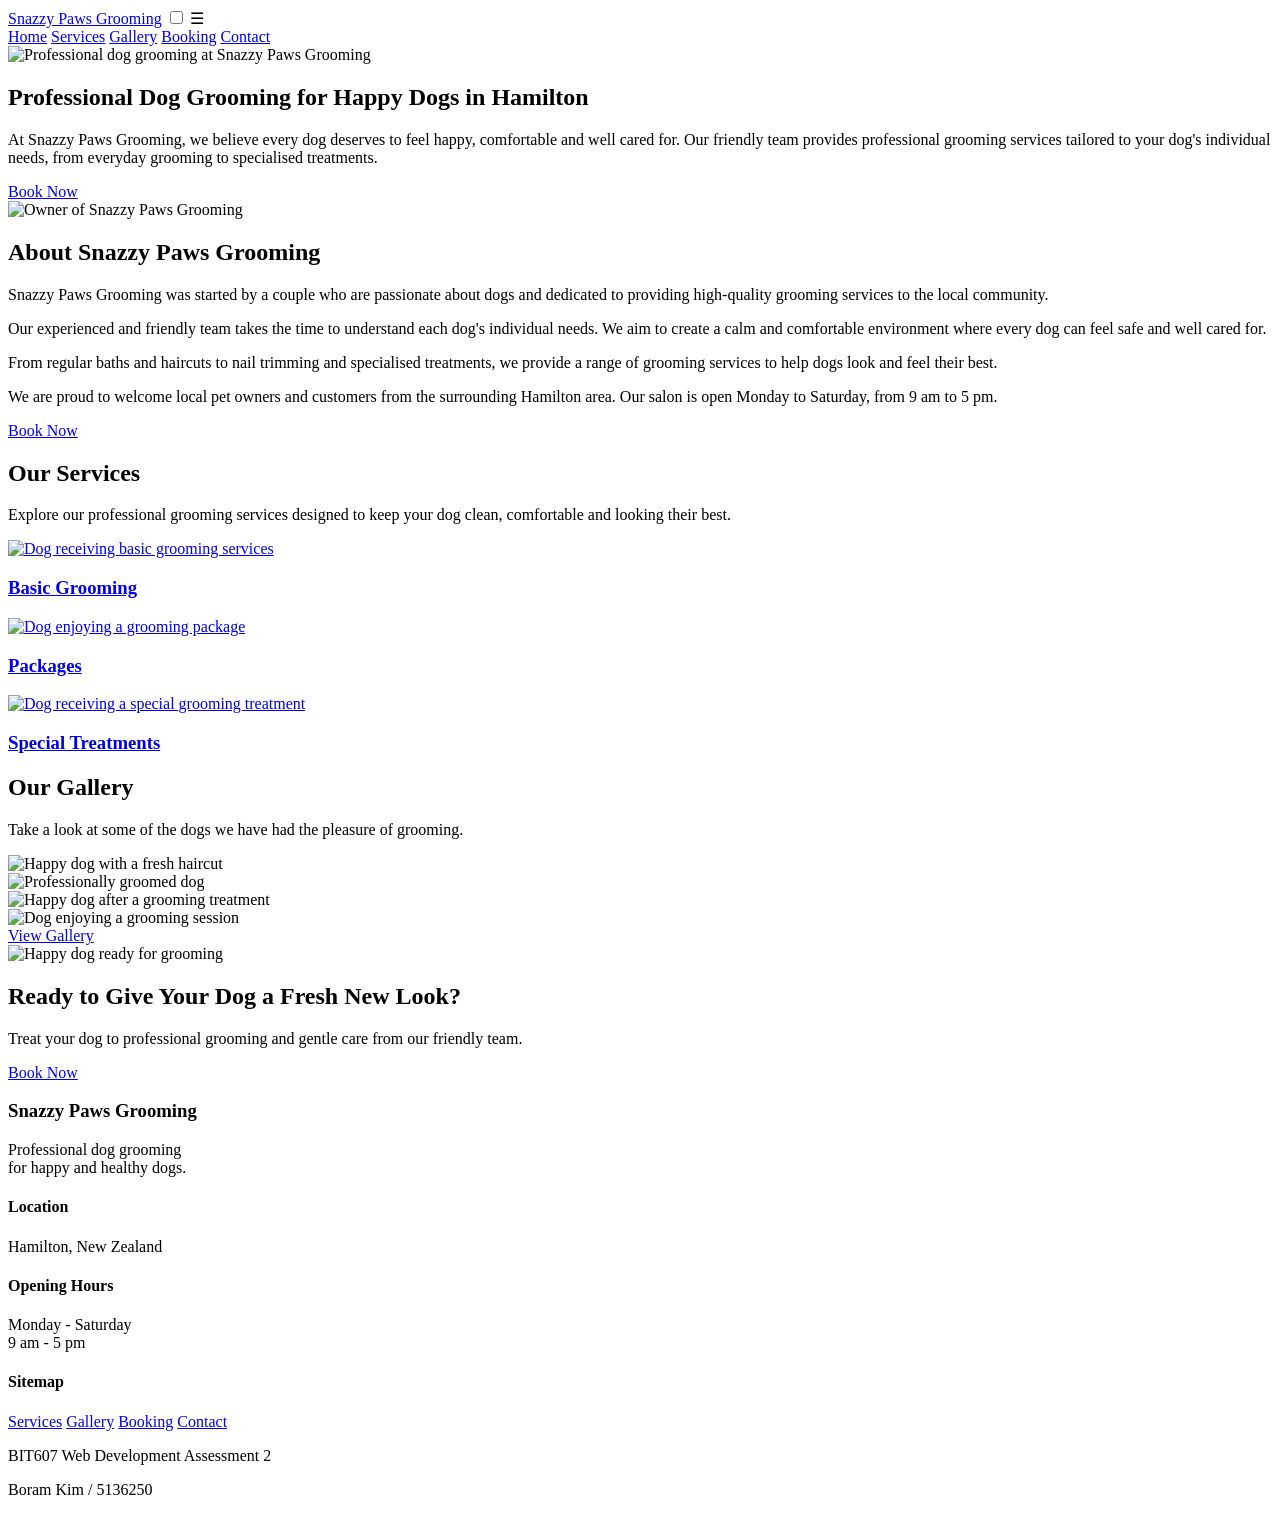
==== index.html @ bff1e706 "Add files via upload" ====
<!DOCTYPE html>
<html lang="en">

<head>
    <meta charset="UTF-8">
    <meta name="viewport" content="width=device-width, initial-scale=1.0">
    <title>Snazzy Paws Grooming</title>
    <link rel="stylesheet" href="css/style.css">
</head>

<body>

    <header>
        <nav>
            <a href="index.html" class="logo">Snazzy Paws Grooming</a>

            <input type="checkbox" id="menu-toggle">
            <label for="menu-toggle" class="menu-icon" aria-label="Open navigation menu">☰</label>

            <div class="nav-links">
                <a href="index.html">Home</a>
                <a href="services.html">Services</a>
                <a href="gallery.html">Gallery</a>
                <a href="booking.html">Booking</a>
                <a href="contact.html">Contact</a>
            </div>
        </nav>
    </header>

    <main>

        <section class="hero">
            <img src="images/hero-dog.jpg"
                alt="Professional dog grooming at Snazzy Paws Grooming">

            <div class="hero-content">
                <h1>Professional Dog Grooming for Happy Dogs in Hamilton</h1>

                <p>
                    At Snazzy Paws Grooming, we believe every dog deserves to feel
                    happy, comfortable and well cared for. Our friendly team provides
                    professional grooming services tailored to your dog's individual
                    needs, from everyday grooming to specialised treatments.
                </p>

                <a href="booking.html" class="button">Book Now</a>
            </div>
        </section>

        <section class="about">
            <div class="container">

                <div class="about-image">
                    <img src="images/owner.jpg"
                        alt="Owner of Snazzy Paws Grooming">
                </div>

                <div class="about-content">
                    <h2>About Snazzy Paws Grooming</h2>

                    <p>
                        Snazzy Paws Grooming was started by a couple who are passionate
                        about dogs and dedicated to providing high-quality grooming
                        services to the local community.
                    </p>

                    <p>
                        Our experienced and friendly team takes the time to understand
                        each dog's individual needs. We aim to create a calm and
                        comfortable environment where every dog can feel safe and
                        well cared for.
                    </p>

                    <p>
                        From regular baths and haircuts to nail trimming and specialised
                        treatments, we provide a range of grooming services to help dogs
                        look and feel their best.
                    </p>

                    <p>
                        We are proud to welcome local pet owners and customers from the
                        surrounding Hamilton area. Our salon is open Monday to Saturday,
                        from 9 am to 5 pm.
                    </p>

                    <a href="booking.html" class="button">Book Now</a>
                </div>

            </div>
        </section>

        <section class="services-preview">
            <div class="container">

                <h2>Our Services</h2>

                <p class="section-intro">
                    Explore our professional grooming services designed to keep your dog
                    clean, comfortable and looking their best.
                </p>

                <div class="service-cards">

                    <a href="services.html" class="service-card">
                        <img src="images/basic-grooming.jpg"
                            alt="Dog receiving basic grooming services">
                        <h3>Basic Grooming</h3>
                    </a>

                    <a href="services.html" class="service-card">
                        <img src="images/packages.jpg"
                            alt="Dog enjoying a grooming package">
                        <h3>Packages</h3>
                    </a>

                    <a href="services.html" class="service-card">
                        <img src="images/special-treatments.jpg"
                            alt="Dog receiving a special grooming treatment">
                        <h3>Special Treatments</h3>
                    </a>

                </div>

            </div>
        </section>

        <section class="gallery-preview">
            <div class="container">

                <h2>Our Gallery</h2>

                <p class="section-intro">
                    Take a look at some of the dogs we have had the pleasure of grooming.
                </p>

                <div class="gallery-slider">

                    <div class="gallery-item">
                        <img src="images/gallery-1.jpg"
                            alt="Happy dog with a fresh haircut">
                    </div>

                    <div class="gallery-item">
                        <img src="images/gallery-2.jpg"
                            alt="Professionally groomed dog">
                    </div>

                    <div class="gallery-item">
                        <img src="images/gallery-3.jpg"
                            alt="Happy dog after a grooming treatment">
                    </div>

                    <div class="gallery-item">
                        <img src="images/gallery-4.jpg"
                            alt="Dog enjoying a grooming session">
                    </div>

                </div>

                <a href="gallery.html" class="button gallery-button">
                    View Gallery
                </a>

            </div>
        </section>

        <section class="booking-banner">
            <img src="images/booking-banner.jpg"
                alt="Happy dog ready for grooming">

            <div class="booking-content">
                <h2>Ready to Give Your Dog a Fresh New Look?</h2>

                <p>
                    Treat your dog to professional grooming and gentle care
                    from our friendly team.
                </p>

                <a href="booking.html" class="button">Book Now</a>
            </div>
        </section>

    </main>

    <footer>

        <div class="footer-container">

            <div class="footer-column">
                <h3>Snazzy Paws Grooming</h3>
                <p>
                    Professional dog grooming<br>
                    for happy and healthy dogs.
                </p>
            </div>

            <div class="footer-column">
                <h4>Location</h4>
                <p>Hamilton, New Zealand</p>
            </div>

            <div class="footer-column">
                <h4>Opening Hours</h4>
                <p>
                    Monday - Saturday<br>
                    9 am - 5 pm
                </p>
            </div>

            <div class="footer-column">
                <h4>Sitemap</h4>
                <a href="services.html">Services</a>
                <a href="gallery.html">Gallery</a>
                <a href="booking.html">Booking</a>
                <a href="contact.html">Contact</a>
            </div>

        </div>

        <div class="footer-credit">
            <p>BIT607 Web Development Assessment 2</p>
            <p>Boram Kim / 5136250</p>
        </div>

    </footer>

</body>
</html>
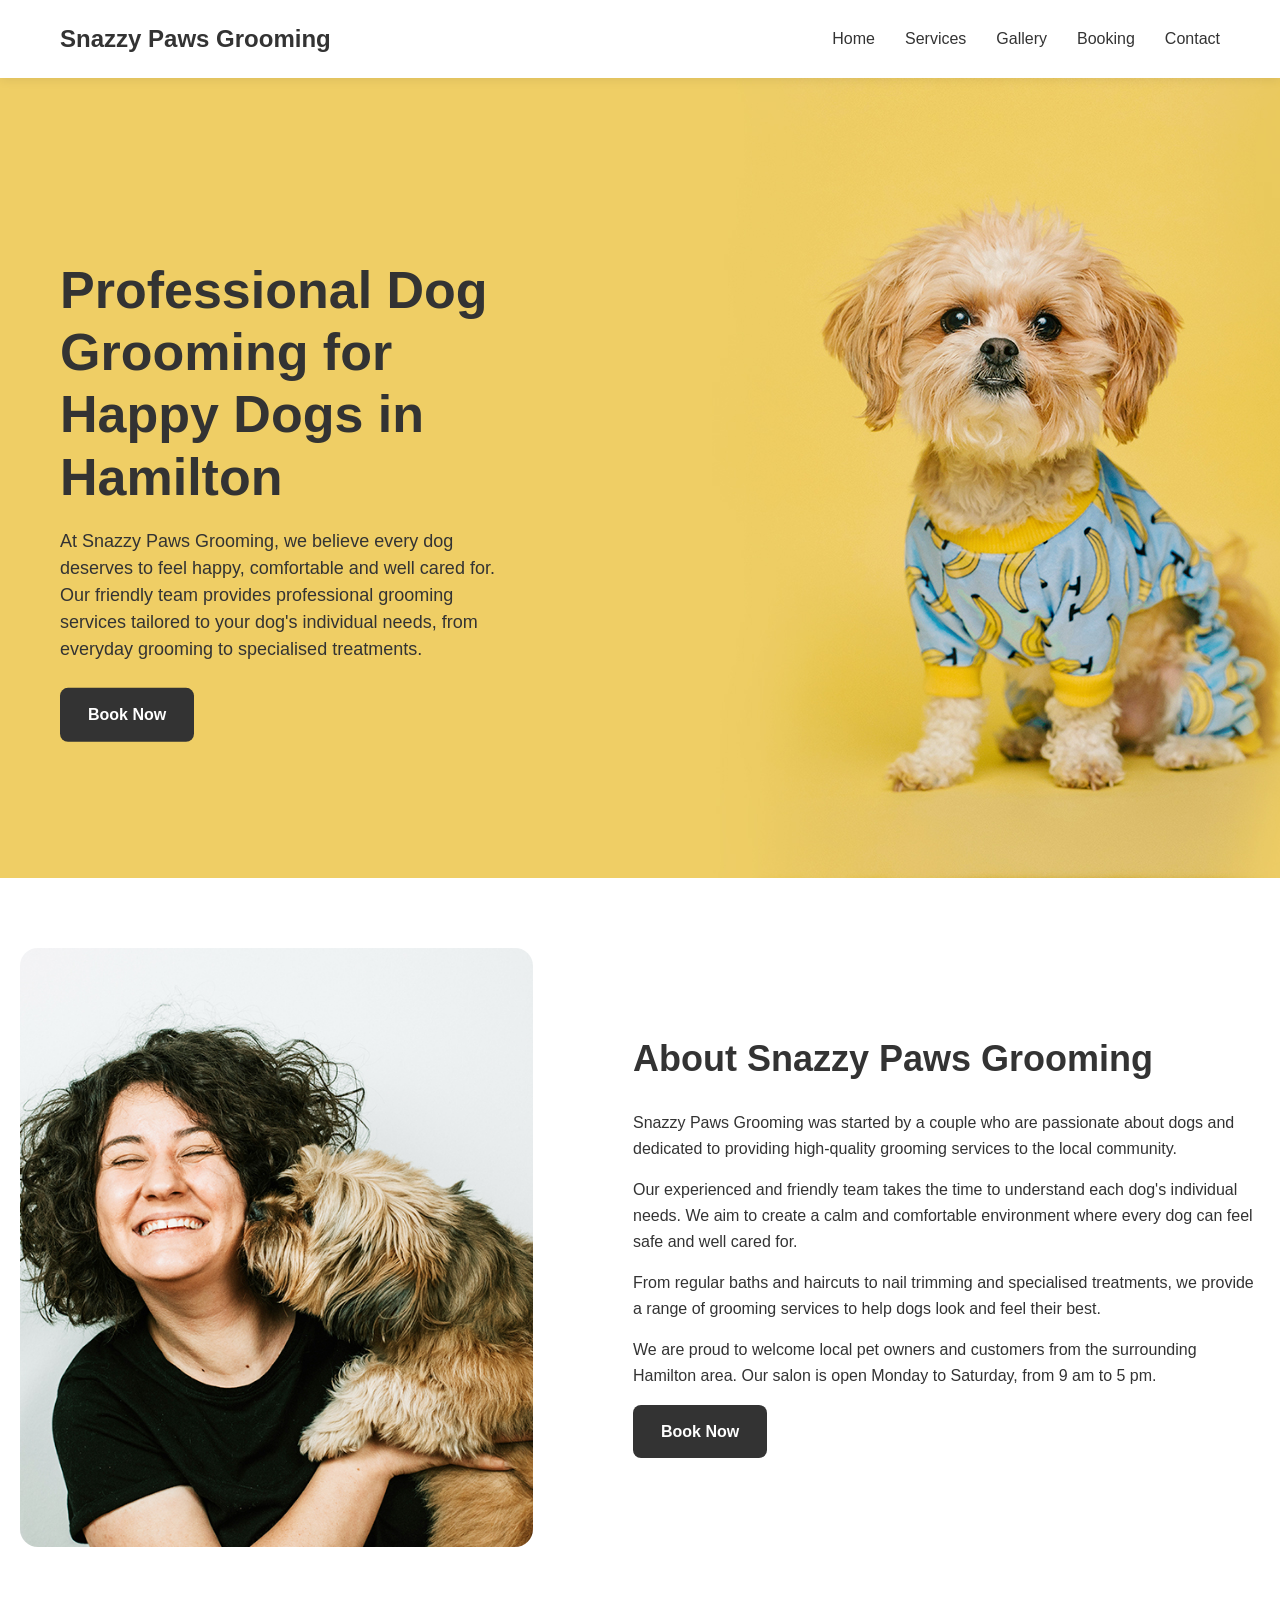
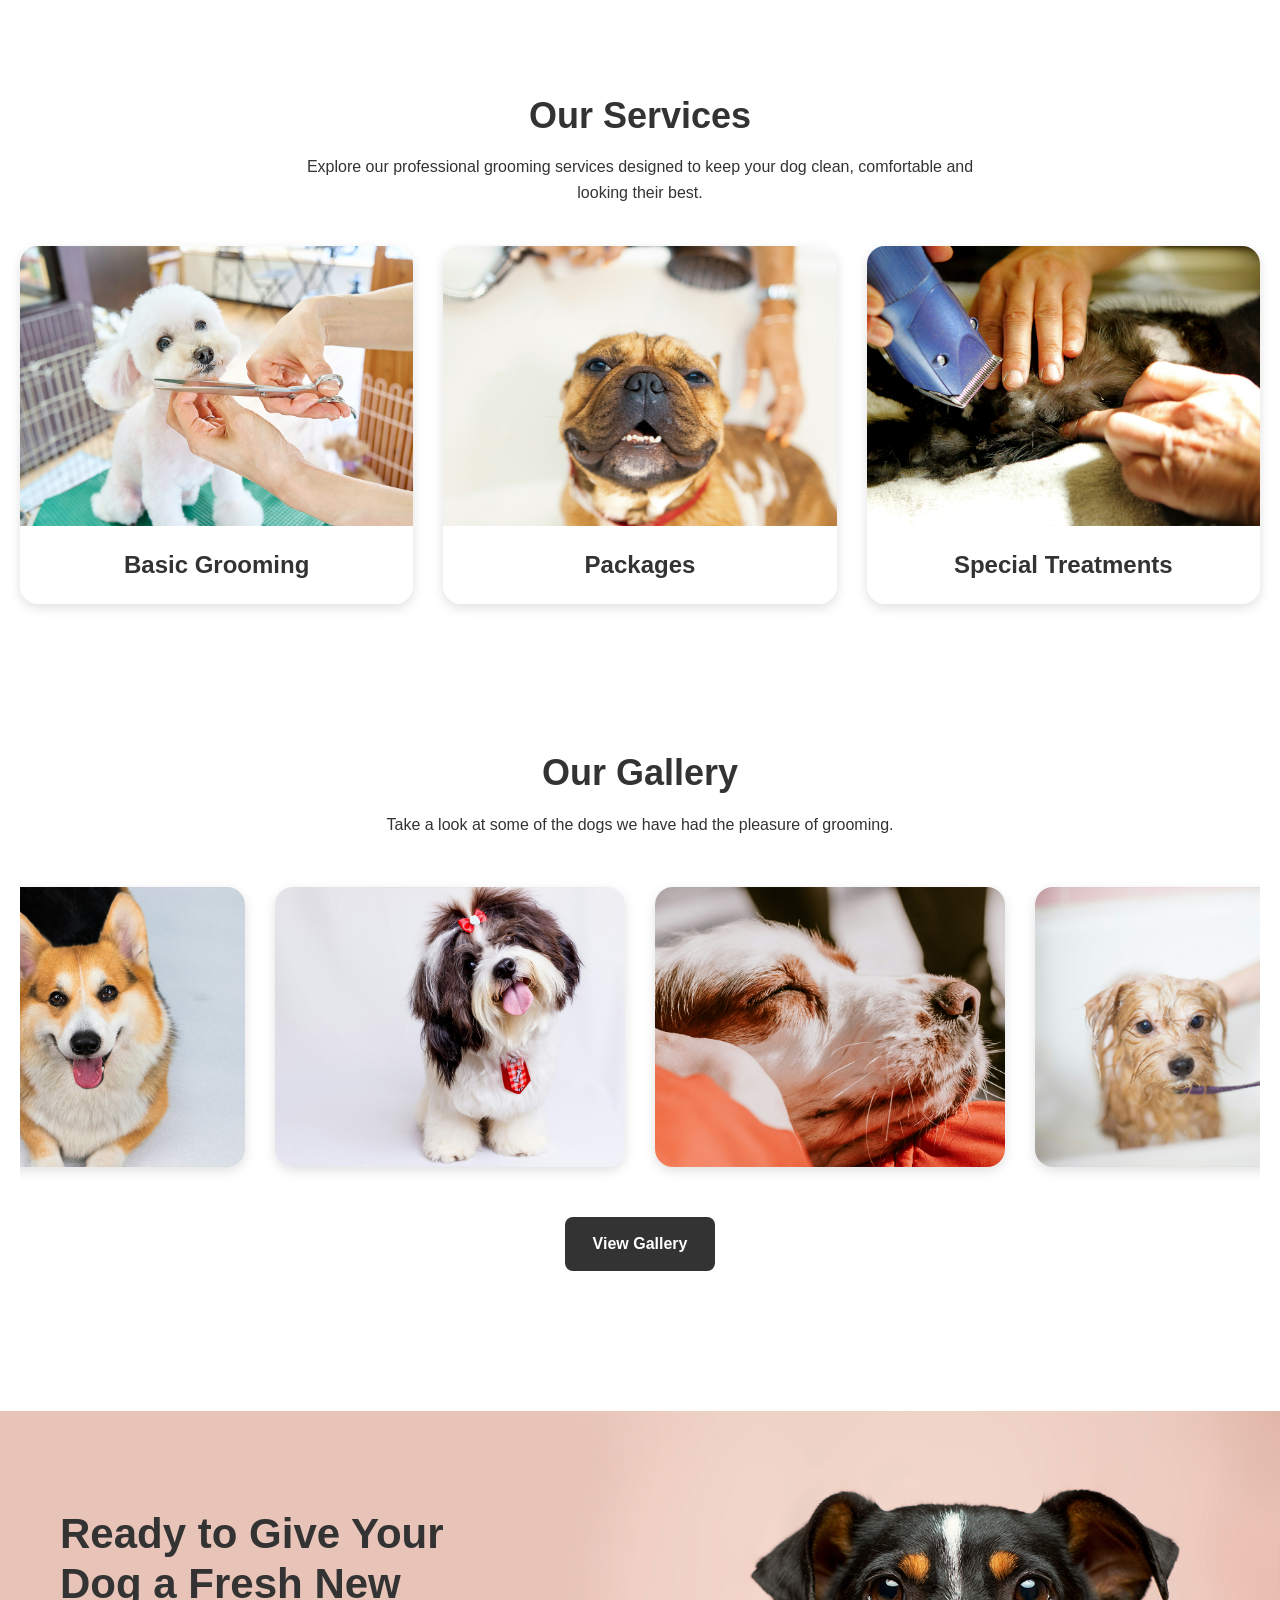
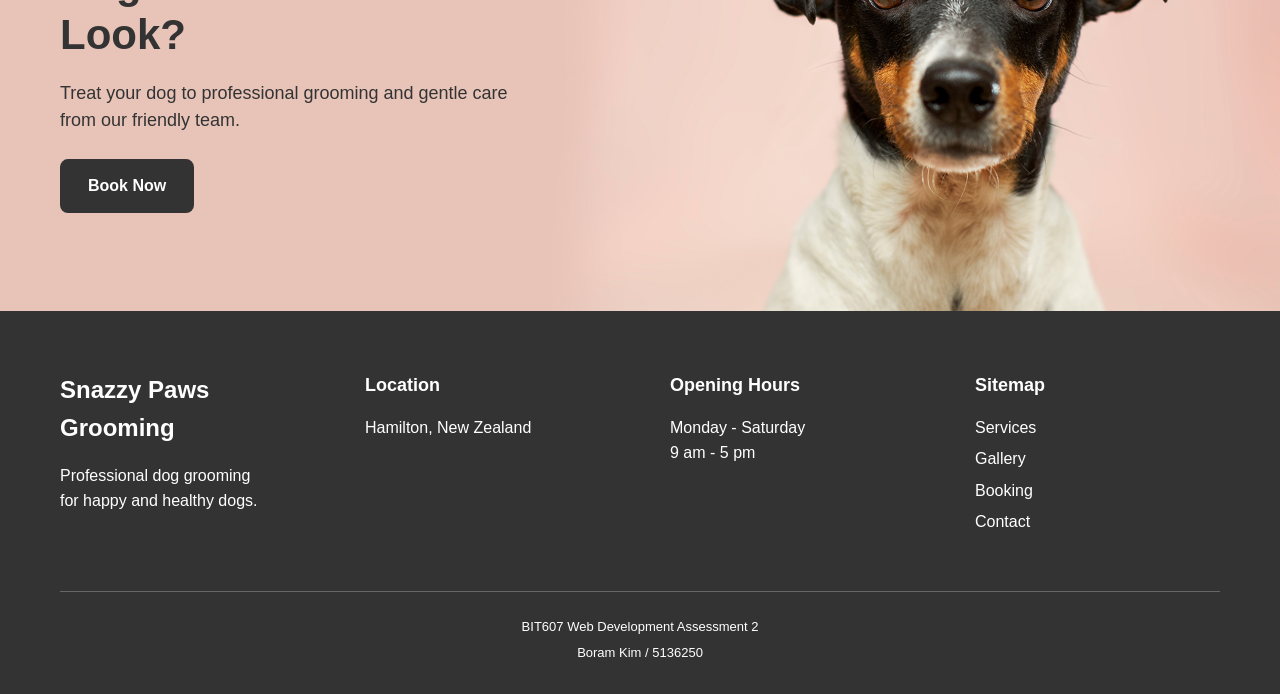
==== commit 68009fe3: "Add files via upload" ====
--- a/index.html
+++ b/index.html
@@ -15,7 +15,7 @@
             <a href="index.html" class="logo">Snazzy Paws Grooming</a>
 
             <input type="checkbox" id="menu-toggle">
-            <label for="menu-toggle" class="menu-icon" aria-label="Open navigation menu">☰</label>
+            <label for="menu-toggle" class="menu-icon">☰</label>
 
             <div class="nav-links">
                 <a href="index.html">Home</a>
--- a/css/style.css
+++ b/css/style.css
@@ -0,0 +1,941 @@
+/* =========================
+   General
+========================= */
+
+body {
+    font-family: Arial, sans-serif;
+    font-size: 16px;
+    line-height: 1.6;
+    color: #333333;
+    margin: 0;
+}
+
+h1 {
+    font-size: 52px;
+}
+
+h2 {
+    font-size: 36px;
+}
+
+h3 {
+    font-size: 24px;
+}
+
+.container {
+    max-width: 1600px;
+    margin: 0 auto;
+}
+
+
+/* =========================
+   Buttons
+========================= */
+
+.button {
+    display: inline-block;
+    padding: 14px 28px;
+    background-color: #333333;
+    color: #ffffff;
+    text-decoration: none;
+    border-radius: 8px;
+    font-size: 16px;
+    font-weight: bold;
+    transition: background-color 0.3s ease, transform 0.3s ease;
+}
+
+.button:hover {
+    background-color: #555555;
+    transform: translateY(-2px);
+}
+
+
+/* =========================
+   Navigation
+========================= */
+
+header {
+    position: sticky;
+    top: 0;
+    z-index: 1000;
+    background-color: rgba(255, 255, 255, 0.92);
+    padding: 20px 60px;
+    backdrop-filter: blur(8px);
+    box-shadow: 0 2px 10px rgba(0, 0, 0, 0.08);
+}
+
+nav {
+    max-width: 1600px;
+    margin: 0 auto;
+    display: flex;
+    align-items: center;
+}
+
+.logo {
+    color: #333333;
+    text-decoration: none;
+    font-size: 24px;
+    font-weight: bold;
+    margin-right: auto;
+}
+
+.nav-links {
+    display: flex;
+    align-items: center;
+    gap: 30px;
+}
+
+.nav-links a {
+    color: #333333;
+    text-decoration: none;
+    font-size: 16px;
+}
+
+.nav-links a:hover {
+    text-decoration: underline;
+}
+
+.menu-icon,
+#menu-toggle {
+    display: none;
+}
+
+
+/* =========================
+   Home Hero
+========================= */
+
+.hero {
+    position: relative;
+    height: 800px;
+    overflow: hidden;
+}
+
+.hero img,
+.booking-banner img,
+.page-banner img {
+    width: 100%;
+    height: 100%;
+    object-fit: cover;
+}
+
+.hero-content,
+.booking-content {
+    position: absolute;
+    left: max(60px, calc((100% - 1600px) / 2));
+    top: 50%;
+    transform: translateY(-50%);
+    width: 35%;
+}
+
+.hero-content h1 {
+    line-height: 1.2;
+    margin-bottom: 20px;
+}
+
+.hero-content p,
+.booking-content p {
+    font-size: 18px;
+    line-height: 1.5;
+    margin-bottom: 25px;
+}
+
+
+/* =========================
+   About
+========================= */
+
+.about {
+    padding: 70px 20px;
+}
+
+.about .container {
+    display: flex;
+    align-items: center;
+    gap: 100px;
+}
+
+.about-image {
+    width: 45%;
+}
+
+.about-image img {
+    display: block;
+    width: 100%;
+    border-radius: 18px;
+}
+
+.about-content {
+    width: 55%;
+}
+
+.about-content h2 {
+    margin-top: 0;
+    line-height: 1.2;
+}
+
+.about-content p {
+    line-height: 1.6;
+}
+
+
+/* =========================
+   Services Preview
+========================= */
+
+.services-preview {
+    padding: 70px 20px;
+}
+
+.services-preview h2,
+.gallery-preview h2,
+.booking-form-section h2 {
+    text-align: center;
+    margin-top: 0;
+    margin-bottom: 10px;
+}
+
+.section-intro {
+    max-width: 700px;
+    margin: 0 auto 40px;
+    text-align: center;
+}
+
+.service-cards {
+    display: flex;
+    gap: 30px;
+}
+
+.service-card {
+    flex: 1;
+    overflow: hidden;
+    color: #333333;
+    text-decoration: none;
+    background-color: #ffffff;
+    border-radius: 18px;
+    box-shadow: 0 4px 12px rgba(0, 0, 0, 0.12);
+    transition: box-shadow 0.3s ease, transform 0.3s ease;
+}
+
+.service-card img {
+    display: block;
+    width: 100%;
+    height: 280px;
+    object-fit: cover;
+}
+
+.service-card h3 {
+    margin: 0;
+    padding: 20px;
+    font-size: 24px;
+    text-align: center;
+}
+
+.service-card:hover {
+    box-shadow: 0 8px 20px rgba(0, 0, 0, 0.20);
+    transform: translateY(-4px);
+}
+
+
+/* =========================
+   Gallery Preview
+========================= */
+
+.gallery-preview {
+    padding: 70px 20px;
+}
+
+.gallery-slider {
+    display: flex;
+    justify-content: center;
+    gap: 30px;
+    overflow-x: auto;
+    padding: 10px 5px 20px;
+    scroll-behavior: smooth;
+}
+
+.gallery-item {
+    flex: 0 0 350px;
+    height: 280px;
+    overflow: hidden;
+    border-radius: 18px;
+    box-shadow: 0 4px 12px rgba(0, 0, 0, 0.12);
+}
+
+.gallery-item img {
+    display: block;
+    width: 100%;
+    height: 100%;
+    object-fit: cover;
+}
+
+.gallery-button {
+    display: block;
+    width: fit-content;
+    margin: 30px auto 0;
+}
+
+
+/* =========================
+   Page Banner
+========================= */
+
+.page-banner {
+    position: relative;
+    height: 300px;
+    overflow: hidden;
+}
+
+.page-banner-content {
+    position: absolute;
+    top: 50%;
+    left: 50%;
+    width: 90%;
+    max-width: 900px;
+    text-align: center;
+    transform: translate(-50%, -50%);
+}
+
+.page-banner-content h1 {
+    margin: 0 0 8px;
+    color: #ffffff;
+    font-size: 40px;
+    line-height: 1.2;
+}
+
+.page-banner-content p {
+    margin: 0;
+    color: #ffffff;
+    font-size: 16px;
+    line-height: 1.5;
+}
+
+
+/* =========================
+   Services Page
+========================= */
+
+.service-detail {
+    padding: 70px 20px;
+}
+
+.page-banner + .service-detail,
+.page-banner + .gallery-page,
+.page-banner + .booking-form-section,
+.page-banner + .contact-section {
+    margin-top: 30px;
+}
+
+.service-detail + .service-detail {
+    margin-top: 50px;
+}
+
+.service-detail-container {
+    display: flex;
+    align-items: center;
+    gap: 100px;
+}
+
+.service-detail-image {
+    width: 45%;
+}
+
+.service-detail-image img {
+    display: block;
+    width: 100%;
+    height: 450px;
+    object-fit: cover;
+    border-radius: 18px;
+}
+
+.service-detail-content {
+    width: 55%;
+}
+
+.service-detail-content h2,
+.contact-content h2 {
+    margin-top: 0;
+    margin-bottom: 15px;
+    font-size: 36px;
+    line-height: 1.2;
+}
+
+.service-detail-content p,
+.contact-content > p {
+    margin-bottom: 25px;
+    line-height: 1.6;
+}
+
+
+/* =========================
+   Service Tables
+========================= */
+
+.service-detail-content table {
+    width: 100%;
+    border-collapse: collapse;
+}
+
+.service-detail-content th,
+.service-detail-content td {
+    padding: 12px 15px;
+    text-align: left;
+    border-bottom: 1px solid #dddddd;
+}
+
+.service-detail-content th {
+    font-weight: bold;
+}
+
+.service-detail-content th:last-child,
+.service-detail-content td:last-child {
+    text-align: right;
+}
+
+
+/* =========================
+   Gallery Page
+========================= */
+
+.gallery-page {
+    padding: 80px 20px;
+}
+
+.gallery-grid {
+    display: grid;
+    grid-template-columns: repeat(4, 1fr);
+    gap: 30px;
+}
+
+.gallery-grid .gallery-item {
+    width: 100%;
+    height: 300px;
+}
+
+.gallery-grid .gallery-item img {
+    transition: transform 0.3s ease;
+}
+
+.gallery-grid .gallery-item:hover img {
+    transform: scale(1.05);
+}
+
+
+/* =========================
+   Gallery Lightbox
+========================= */
+
+.lightbox {
+    display: none;
+    position: fixed;
+    z-index: 2000;
+    top: 0;
+    left: 0;
+    width: 100%;
+    height: 100%;
+    background-color: rgba(0, 0, 0, 0.9);
+    align-items: center;
+    justify-content: center;
+    padding: 20px;
+    box-sizing: border-box;
+}
+
+.lightbox:target {
+    display: flex;
+}
+
+.lightbox img {
+    max-width: 80%;
+    max-height: 85%;
+    object-fit: contain;
+    border-radius: 8px;
+}
+
+.lightbox a {
+    color: #ffffff;
+    text-decoration: none;
+}
+
+.lightbox .previous,
+.lightbox .next {
+    position: absolute;
+    top: 50%;
+    transform: translateY(-50%);
+    font-size: 50px;
+    padding: 20px;
+}
+
+.lightbox .previous {
+    left: 20px;
+}
+
+.lightbox .next {
+    right: 20px;
+}
+
+.lightbox .close {
+    position: absolute;
+    top: 20px;
+    right: 30px;
+    font-size: 40px;
+}
+
+
+/* =========================
+   Forms
+========================= */
+
+.booking-form-section,
+.contact-section {
+    padding: 80px 20px;
+}
+
+.booking-form {
+    max-width: 700px;
+    margin: 40px auto 0;
+}
+
+.form-group {
+    margin-bottom: 20px;
+}
+
+.form-group label {
+    display: block;
+    margin-bottom: 8px;
+    font-weight: bold;
+}
+
+.form-group input,
+.contact-form input,
+.contact-form textarea {
+    width: 100%;
+    box-sizing: border-box;
+    padding: 12px 15px;
+    border: 1px solid #cccccc;
+    border-radius: 6px;
+    font-family: Arial, sans-serif;
+    font-size: 16px;
+}
+
+.form-group input:focus,
+.contact-form input:focus,
+.contact-form textarea:focus {
+    outline: none;
+    border-color: #555555;
+}
+
+.contact-form textarea {
+    resize: vertical;
+}
+
+.booking-form .button,
+.contact-form .button {
+    border: none;
+    cursor: pointer;
+}
+
+
+/* =========================
+   Contact
+========================= */
+
+.contact-container {
+    display: flex;
+    align-items: flex-start;
+    gap: 80px;
+}
+
+.contact-map,
+.contact-content {
+    width: 50%;
+}
+
+.contact-map iframe {
+    display: block;
+    width: 100%;
+    height: 500px;
+    border: 0;
+    border-radius: 18px;
+}
+
+.contact-content > p {
+    margin-bottom: 30px;
+}
+
+
+/* =========================
+   Booking Banner
+========================= */
+
+.booking-banner {
+    position: relative;
+    height: 500px;
+    margin-top: 70px;
+    overflow: hidden;
+}
+
+.booking-content h2 {
+    margin-top: 0;
+    margin-bottom: 20px;
+    font-size: 42px;
+    line-height: 1.2;
+}
+
+
+/* =========================
+   Footer
+========================= */
+
+footer {
+    padding: 60px 60px 25px;
+    color: #ffffff;
+    background-color: #333333;
+}
+
+.footer-container {
+    max-width: 1600px;
+    margin: 0 auto;
+    display: grid;
+    grid-template-columns: repeat(4, 1fr);
+    gap: 60px;
+}
+
+.footer-column h3,
+.footer-column h4 {
+    margin-top: 0;
+    margin-bottom: 15px;
+}
+
+.footer-column h3 {
+    font-size: 24px;
+}
+
+.footer-column h4 {
+    font-size: 18px;
+}
+
+.footer-column p {
+    margin: 0;
+    line-height: 1.6;
+}
+
+.footer-column a {
+    display: block;
+    margin-bottom: 6px;
+    color: #ffffff;
+    text-decoration: none;
+}
+
+.footer-column a:hover {
+    text-decoration: underline;
+}
+
+.footer-credit {
+    max-width: 1600px;
+    margin: 50px auto 0;
+    padding-top: 20px;
+    border-top: 1px solid #666666;
+    text-align: center;
+}
+
+.footer-credit p {
+    margin: 5px 0;
+    font-size: 13px;
+}
+
+
+/* =========================
+   Tablet
+========================= */
+
+@media (max-width: 900px) {
+
+    header {
+        padding: 20px;
+    }
+
+    .nav-links {
+        gap: 15px;
+    }
+
+    .hero {
+        height: 600px;
+    }
+
+    .hero-content,
+    .booking-content {
+        left: 40px;
+        width: 50%;
+    }
+
+    .about .container,
+    .service-detail-container,
+    .contact-container {
+        flex-direction: column;
+    }
+
+    .about-image,
+    .about-content,
+    .service-detail-image,
+    .service-detail-content,
+    .contact-map,
+    .contact-content {
+        width: 100%;
+    }
+
+    .service-cards {
+        flex-direction: column;
+    }
+
+    .gallery-grid {
+        grid-template-columns: repeat(2, 1fr);
+    }
+
+    .footer-container {
+        grid-template-columns: repeat(2, 1fr);
+    }
+}
+
+
+/* =========================
+   Mobile
+========================= */
+
+@media (max-width: 600px) {
+
+    body {
+        font-size: 15px;
+    }
+
+    header {
+        padding: 15px 20px;
+    }
+
+    nav {
+        position: relative;
+    }
+
+    .logo {
+        font-size: 20px;
+    }
+
+    .menu-icon {
+        display: block;
+        font-size: 28px;
+        line-height: 1;
+        cursor: pointer;
+    }
+
+    #menu-toggle {
+        display: none;
+    }
+
+    .nav-links {
+        display: none;
+        position: absolute;
+        top: 40px;
+        right: 0;
+        flex-direction: column;
+        align-items: flex-start;
+        gap: 0;
+        width: 200px;
+        padding: 10px 0;
+        background-color: #ffffff;
+        border-radius: 8px;
+        box-shadow: 0 4px 12px rgba(0, 0, 0, 0.15);
+    }
+
+    .nav-links a {
+        width: 100%;
+        box-sizing: border-box;
+        padding: 12px 20px;
+        font-size: 15px;
+    }
+
+    .nav-links a:hover {
+        background-color: #f5f5f5;
+        text-decoration: none;
+    }
+
+    #menu-toggle:checked ~ .nav-links {
+        display: flex;
+    }
+
+    h1 {
+        font-size: 36px;
+    }
+
+    h2 {
+        font-size: 30px;
+    }
+
+    h3 {
+        font-size: 22px;
+    }
+
+
+    /* Hero */
+
+    .hero {
+        height: 550px;
+    }
+
+    .hero-content {
+        left: 20px;
+        width: calc(100% - 40px);
+    }
+
+    .hero-content p {
+        font-size: 16px;
+    }
+
+
+    /* Page Banner */
+
+    .page-banner {
+        height: 250px;
+    }
+
+    .page-banner-content {
+        width: calc(100% - 40px);
+    }
+
+    .page-banner-content h1 {
+        font-size: 32px;
+    }
+
+
+    /* Sections */
+
+    .about,
+    .services-preview,
+    .gallery-preview,
+    .service-detail,
+    .gallery-page,
+    .booking-form-section,
+    .contact-section {
+        padding: 50px 20px;
+    }
+
+
+    /* About */
+
+    .about .container {
+        gap: 40px;
+    }
+
+
+    /* Services */
+
+    .service-detail-container {
+        gap: 40px;
+    }
+
+    .service-detail-image img {
+        height: 300px;
+    }
+
+    .service-detail-content h2,
+    .service-detail-content p {
+        text-align: center;
+    }
+
+
+    /* Gallery */
+
+    .gallery-grid {
+        grid-template-columns: 1fr;
+    }
+
+    .gallery-grid .gallery-item {
+        height: 280px;
+    }
+
+
+    /* Contact */
+
+    .contact-container {
+        gap: 40px;
+    }
+
+    .contact-map iframe {
+        height: 350px;
+    }
+
+    .contact-content h2,
+    .contact-content > p {
+        text-align: center;
+    }
+
+
+    /* Booking Banner */
+
+    .booking-banner {
+        height: 450px;
+    }
+
+    .booking-content {
+        left: 20px;
+        width: calc(100% - 40px);
+    }
+
+    .booking-content h2 {
+        font-size: 32px;
+    }
+
+    .booking-content p {
+        font-size: 16px;
+    }
+
+
+    /* Footer */
+
+    .footer-container {
+        grid-template-columns: 1fr;
+        gap: 35px;
+    }
+
+    footer {
+        padding: 45px 25px 20px;
+    }
+
+    .footer-column {
+        text-align: left;
+    }
+
+    .footer-credit {
+        text-align: center;
+    }
+
+
+    /* Lightbox */
+
+    .lightbox {
+        padding: 15px;
+    }
+
+    .lightbox img {
+        max-width: 82%;
+        max-height: 75%;
+    }
+
+    .lightbox .previous,
+    .lightbox .next {
+        font-size: 36px;
+        padding: 10px;
+    }
+
+    .lightbox .previous {
+        left: 5px;
+    }
+
+    .lightbox .next {
+        right: 5px;
+    }
+
+    .lightbox .close {
+        top: 10px;
+        right: 15px;
+        font-size: 36px;
+    }
+}
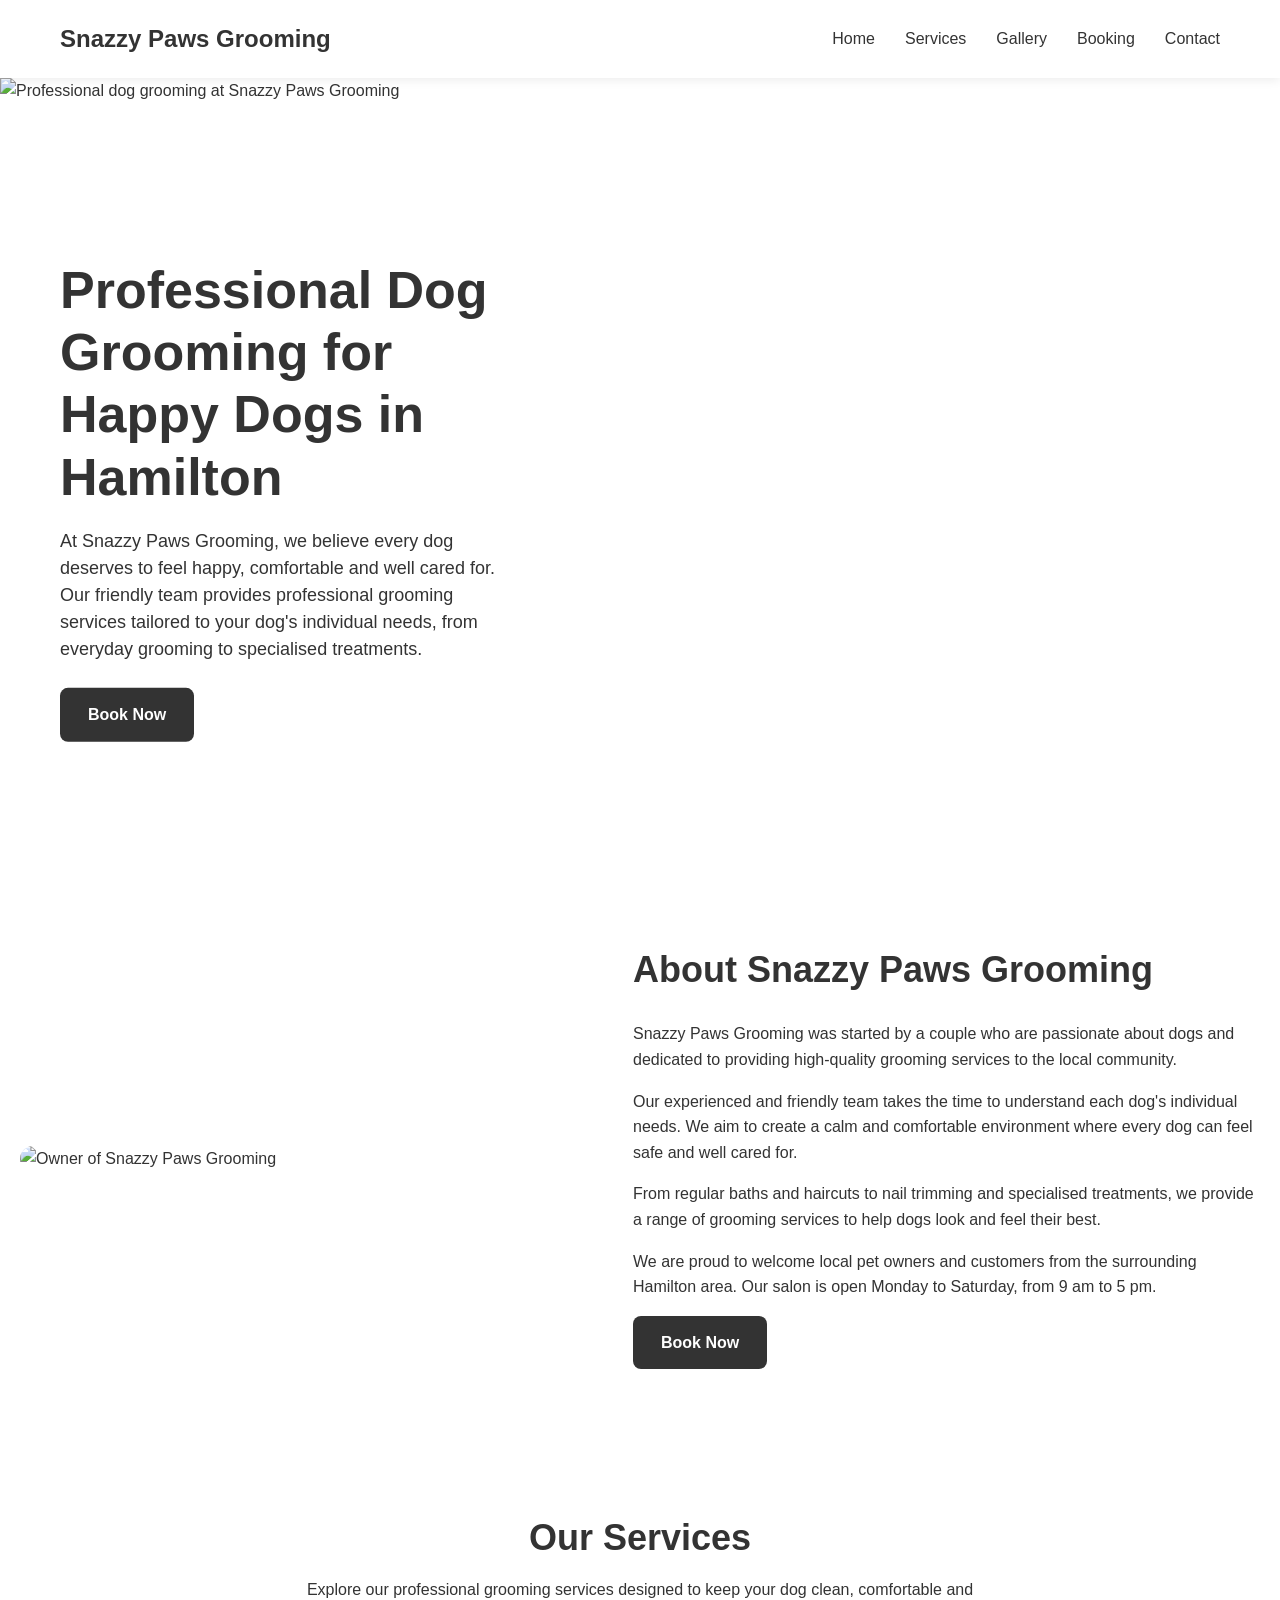
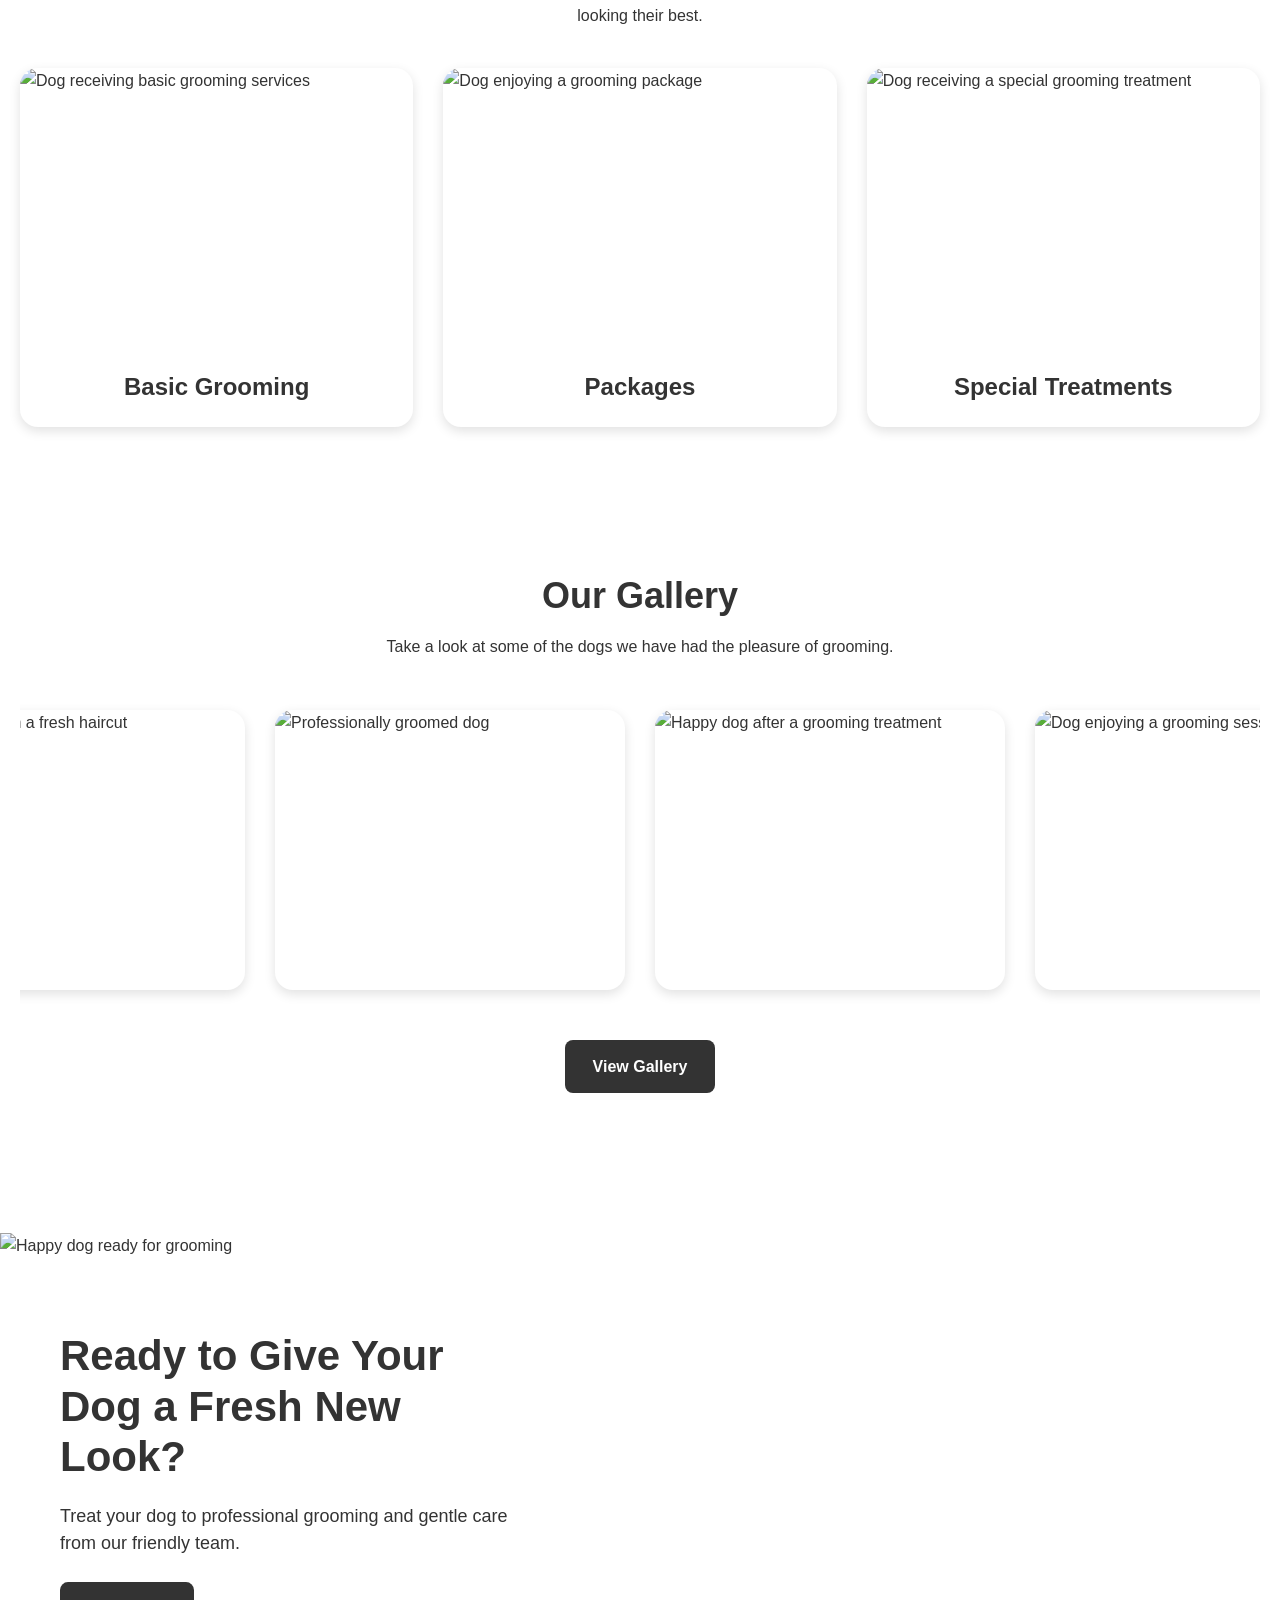
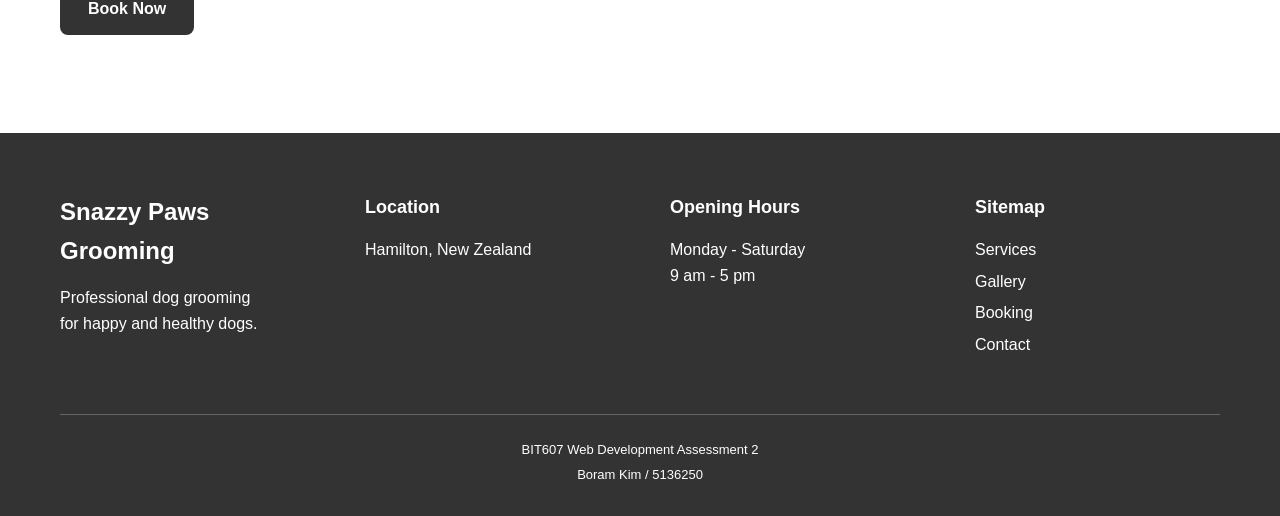
==== commit c0b3e9af: "Add files via upload" ====
--- a/index.html
+++ b/index.html
@@ -30,7 +30,7 @@
     <main>
 
         <section class="hero">
-            <img src="images/hero-dog.jpg"
+            <img src="images/hero-dog.webp"
                 alt="Professional dog grooming at Snazzy Paws Grooming">
 
             <div class="hero-content">
@@ -51,7 +51,7 @@
             <div class="container">
 
                 <div class="about-image">
-                    <img src="images/owner.jpg"
+                    <img src="images/owner.webp"
                         alt="Owner of Snazzy Paws Grooming">
                 </div>
 
@@ -102,19 +102,19 @@
                 <div class="service-cards">
 
                     <a href="services.html" class="service-card">
-                        <img src="images/basic-grooming.jpg"
+                        <img src="images/basic-grooming.webp"
                             alt="Dog receiving basic grooming services">
                         <h3>Basic Grooming</h3>
                     </a>
 
                     <a href="services.html" class="service-card">
-                        <img src="images/packages.jpg"
+                        <img src="images/packages.webp"
                             alt="Dog enjoying a grooming package">
                         <h3>Packages</h3>
                     </a>
 
                     <a href="services.html" class="service-card">
-                        <img src="images/special-treatments.jpg"
+                        <img src="images/special-treatments.webp"
                             alt="Dog receiving a special grooming treatment">
                         <h3>Special Treatments</h3>
                     </a>
@@ -136,22 +136,22 @@
                 <div class="gallery-slider">
 
                     <div class="gallery-item">
-                        <img src="images/gallery-1.jpg"
+                        <img src="images/gallery-1.webp"
                             alt="Happy dog with a fresh haircut">
                     </div>
 
                     <div class="gallery-item">
-                        <img src="images/gallery-2.jpg"
+                        <img src="images/gallery-2.webp"
                             alt="Professionally groomed dog">
                     </div>
 
                     <div class="gallery-item">
-                        <img src="images/gallery-3.jpg"
+                        <img src="images/gallery-3.webp"
                             alt="Happy dog after a grooming treatment">
                     </div>
 
                     <div class="gallery-item">
-                        <img src="images/gallery-4.jpg"
+                        <img src="images/gallery-4.webp"
                             alt="Dog enjoying a grooming session">
                     </div>
 
@@ -165,7 +165,7 @@
         </section>
 
         <section class="booking-banner">
-            <img src="images/booking-banner.jpg"
+            <img src="images/booking-banner.webp"
                 alt="Happy dog ready for grooming">
 
             <div class="booking-content">
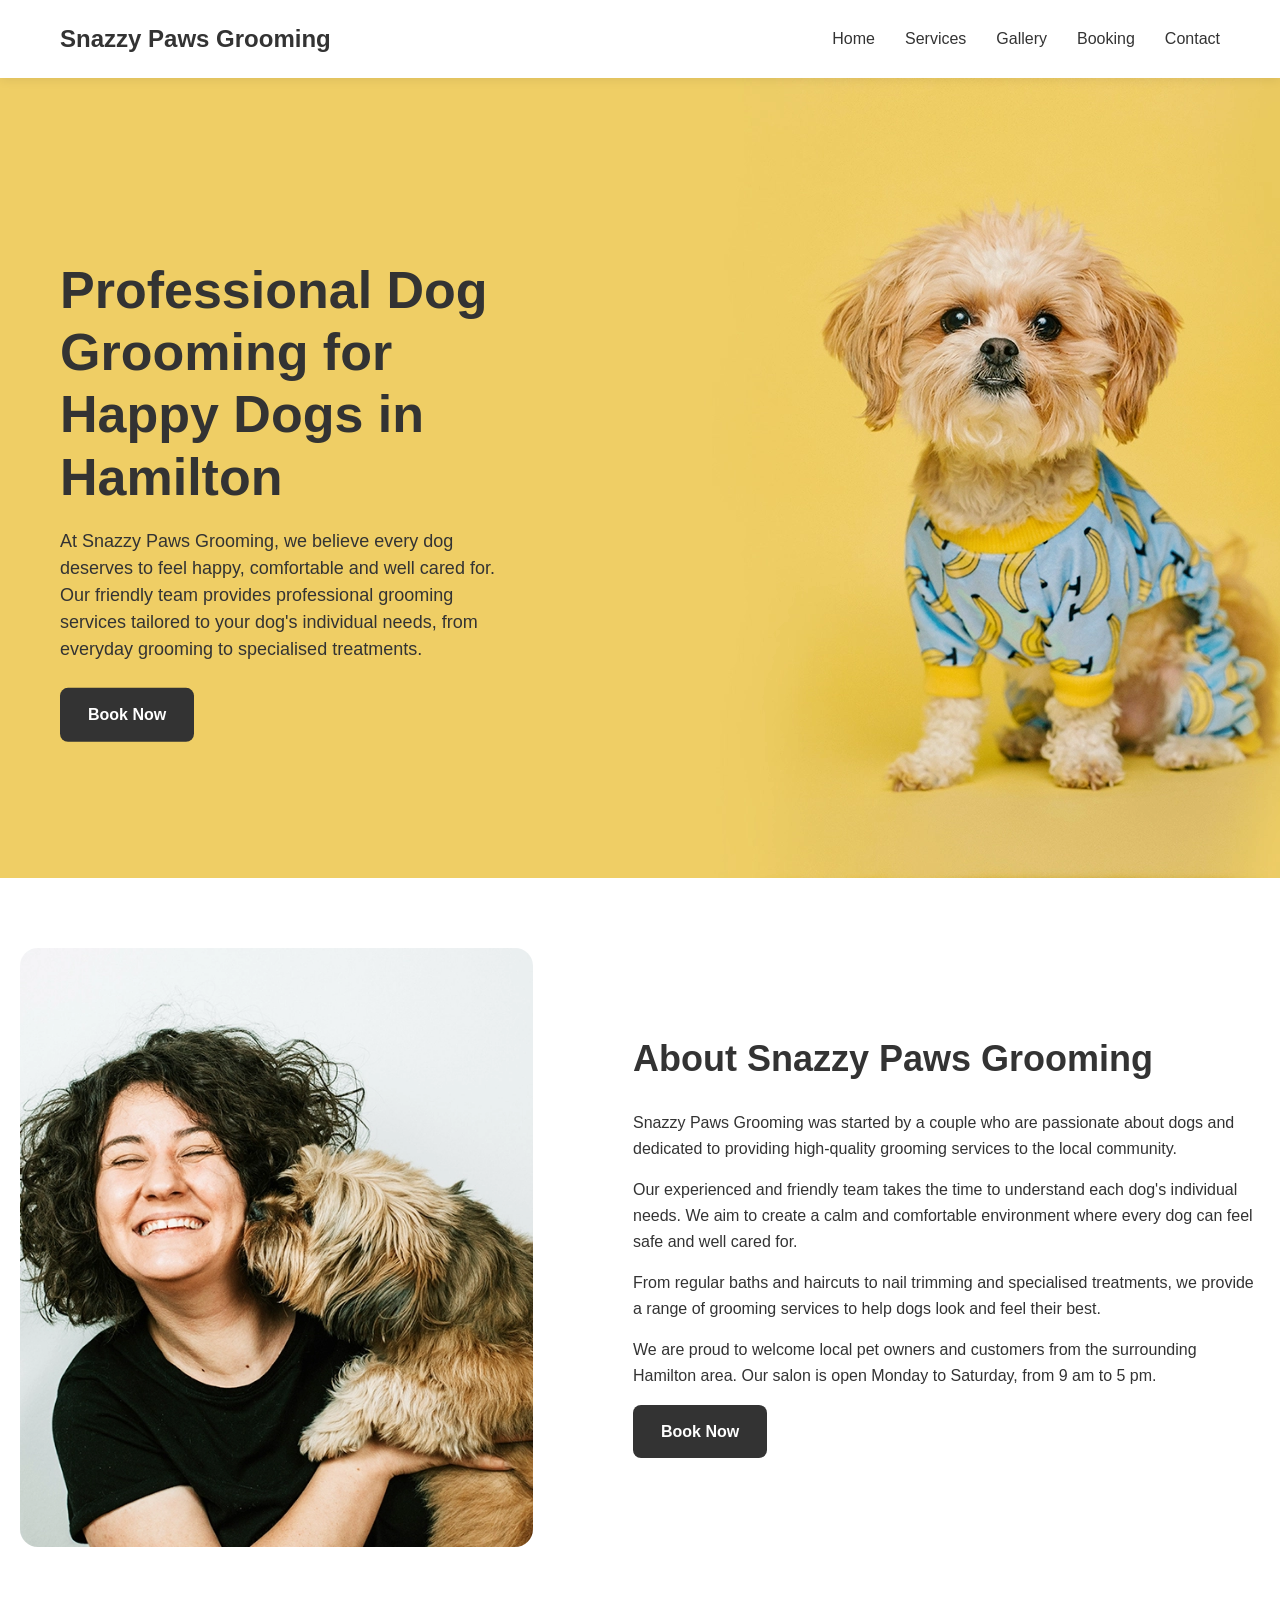
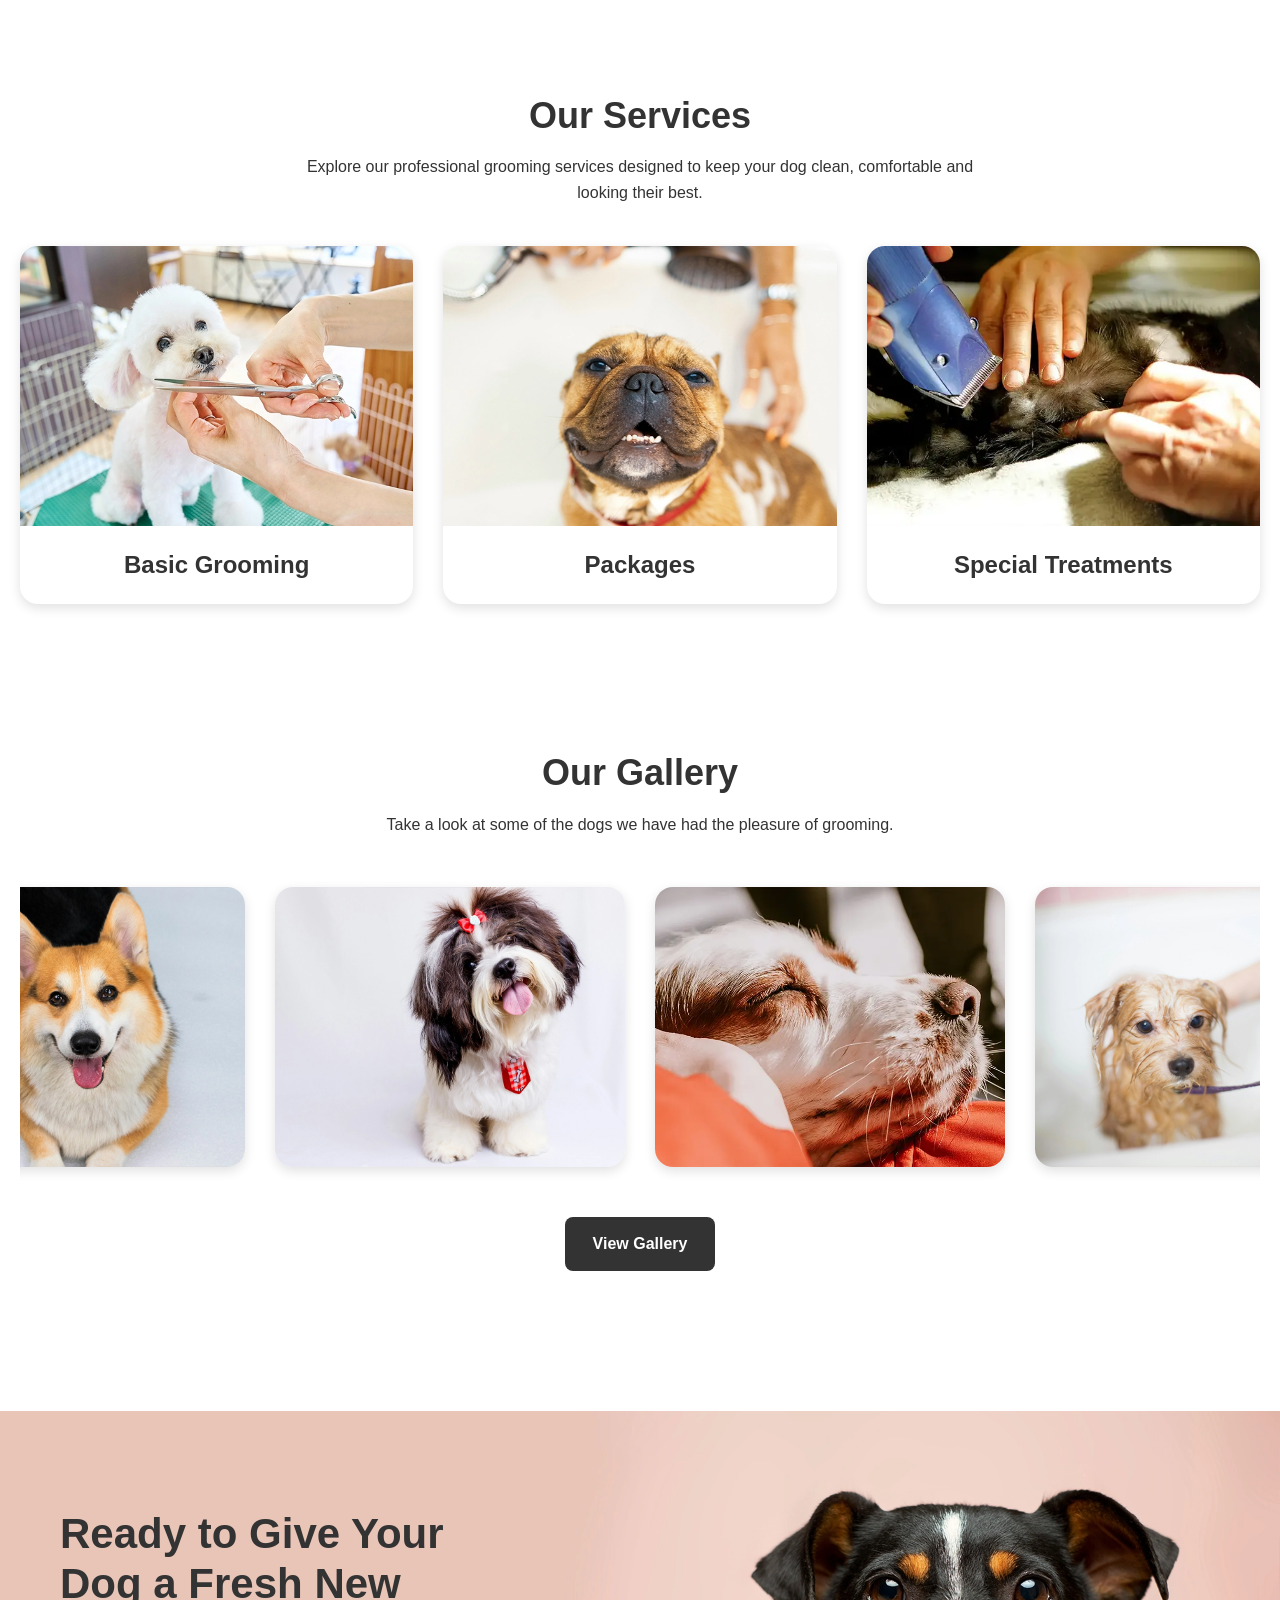
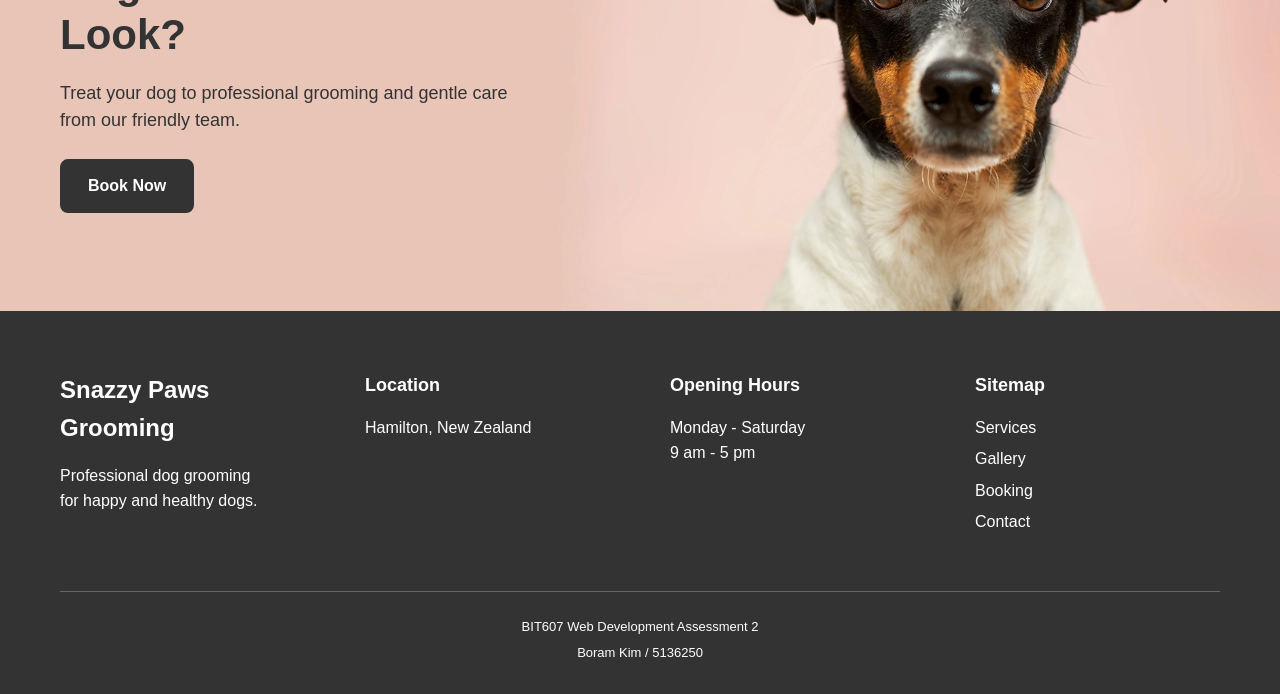
==== commit 13a1dee0: "Add files via upload" ====
--- a/index.html
+++ b/index.html
@@ -4,6 +4,7 @@
 <head>
     <meta charset="UTF-8">
     <meta name="viewport" content="width=device-width, initial-scale=1.0">
+    <meta name="description" content="Snazzy Paws Grooming provides professional dog grooming services in Hamilton, including bathing, brushing, haircuts and nail trimming.">
     <title>Snazzy Paws Grooming</title>
     <link rel="stylesheet" href="css/style.css">
 </head>
